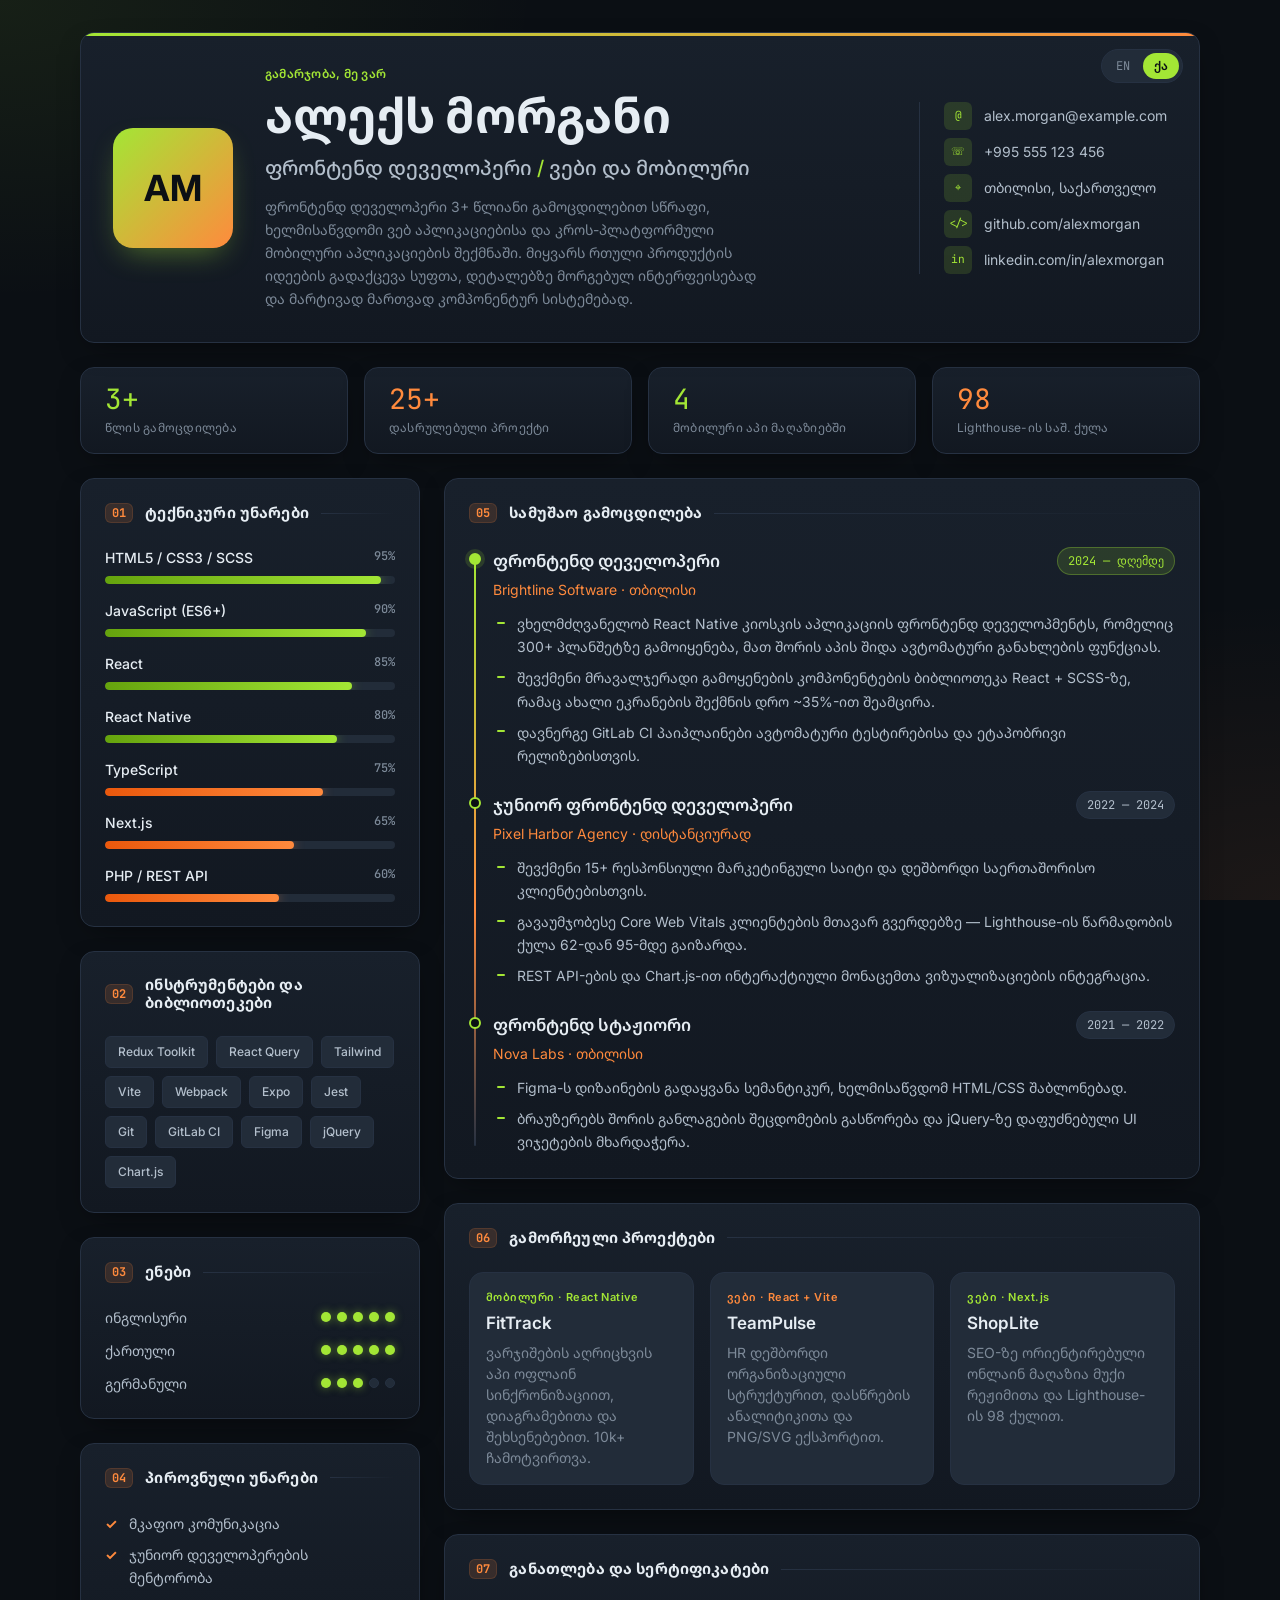
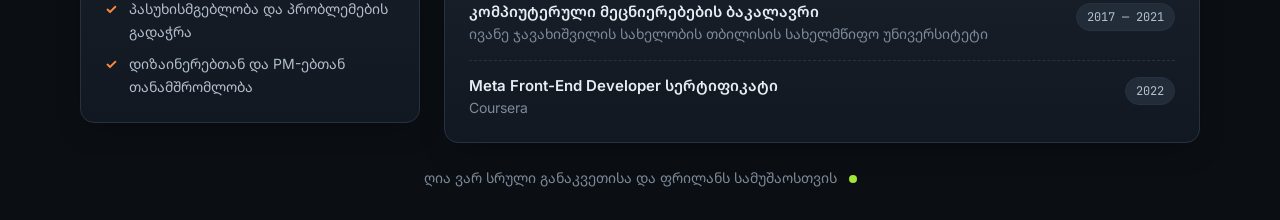
==== ka.html @ 2007dba7 "initial commit" ====
<!DOCTYPE html>
<html lang="ka">
<head>
  <meta charset="UTF-8" />
  <meta name="viewport" content="width=device-width, initial-scale=1.0" />
  <meta name="description" content="ალექს მორგანი — ფრონტენდ დეველოპერი (ვები და მობილური). რეზიუმე." />
  <title>ალექს მორგანი — ფრონტენდ დეველოპერი</title>

  <link rel="preconnect" href="https://fonts.googleapis.com" />
  <link rel="preconnect" href="https://fonts.gstatic.com" crossorigin />
  <link href="https://fonts.googleapis.com/css2?family=Inter:wght@400;500;600;700&family=JetBrains+Mono:wght@500&family=Noto+Sans+Georgian:wght@400;500;600;700&display=swap" rel="stylesheet" />

  <link rel="stylesheet" href="styles/reset.css" />
  <link rel="stylesheet" href="styles/assets.css" />
  <link rel="stylesheet" href="styles/style.css" />
</head>
<body>
  <main class="resume">

    <!-- ============ HEADER ============ -->
    <header class="hero card">
      <nav class="lang-switch" aria-label="ენა">
        <a href="index.html" lang="en">EN</a>
        <a href="ka.html" lang="ka" aria-current="page">ქა</a>
      </nav>

      <div class="hero__avatar" aria-hidden="true">AM</div>

      <div class="hero__info">
        <p class="eyebrow">გამარჯობა, მე ვარ</p>
        <h1 class="hero__name">ალექს მორგანი</h1>
        <p class="hero__role">
          ფრონტენდ დეველოპერი <span class="text-accent">/</span> ვები და მობილური
        </p>
        <p class="hero__summary">
          ფრონტენდ დეველოპერი 3+ წლიანი გამოცდილებით სწრაფი, ხელმისაწვდომი ვებ
          აპლიკაციებისა და კროს-პლატფორმული მობილური აპლიკაციების შექმნაში. მიყვარს
          რთული პროდუქტის იდეების გადაქცევა სუფთა, დეტალებზე მორგებულ ინტერფეისებად
          და მარტივად მართვად კომპონენტურ სისტემებად.
        </p>
      </div>

      <ul class="hero__contacts">
        <li>
          <a class="contact" href="mailto:alex.morgan@example.com">
            <span class="contact__icon">@</span>alex.morgan@example.com
          </a>
        </li>
        <li>
          <a class="contact" href="tel:+995555123456">
            <span class="contact__icon">☏</span>+995 555 123 456
          </a>
        </li>
        <li>
          <span class="contact">
            <span class="contact__icon">⌖</span>თბილისი, საქართველო
          </span>
        </li>
        <li>
          <a class="contact" href="https://github.com/alexmorgan" target="_blank" rel="noopener">
            <span class="contact__icon">&lt;/&gt;</span>github.com/alexmorgan
          </a>
        </li>
        <li>
          <a class="contact" href="https://linkedin.com/in/alexmorgan" target="_blank" rel="noopener">
            <span class="contact__icon">in</span>linkedin.com/in/alexmorgan
          </a>
        </li>
      </ul>
    </header>

    <!-- ============ STATS ============ -->
    <section class="stats" aria-label="მთავარი მაჩვენებლები">
      <div class="stat card">
        <span class="stat__value text-accent">3+</span>
        <span class="stat__label">წლის გამოცდილება</span>
      </div>
      <div class="stat card">
        <span class="stat__value text-orange">25+</span>
        <span class="stat__label">დასრულებული პროექტი</span>
      </div>
      <div class="stat card">
        <span class="stat__value text-accent">4</span>
        <span class="stat__label">მობილური აპი მაღაზიებში</span>
      </div>
      <div class="stat card">
        <span class="stat__value text-orange">98</span>
        <span class="stat__label">Lighthouse-ის საშ. ქულა</span>
      </div>
    </section>

    <div class="layout">

      <!-- ============ SIDEBAR ============ -->
      <aside class="sidebar">

        <section class="card">
          <h2 class="section-title"><span class="section-title__num">01</span>ტექნიკური უნარები</h2>

          <ul class="skills">
            <li class="skill" style="--level: 95%">
              <div class="skill__head"><span>HTML5 / CSS3 / SCSS</span><span class="skill__pct">95%</span></div>
              <div class="progress"><span class="progress__bar"></span></div>
            </li>
            <li class="skill" style="--level: 90%">
              <div class="skill__head"><span>JavaScript (ES6+)</span><span class="skill__pct">90%</span></div>
              <div class="progress"><span class="progress__bar"></span></div>
            </li>
            <li class="skill" style="--level: 85%">
              <div class="skill__head"><span>React</span><span class="skill__pct">85%</span></div>
              <div class="progress"><span class="progress__bar"></span></div>
            </li>
            <li class="skill" style="--level: 80%">
              <div class="skill__head"><span>React Native</span><span class="skill__pct">80%</span></div>
              <div class="progress"><span class="progress__bar"></span></div>
            </li>
            <li class="skill" style="--level: 75%">
              <div class="skill__head"><span>TypeScript</span><span class="skill__pct">75%</span></div>
              <div class="progress"><span class="progress__bar progress__bar--orange"></span></div>
            </li>
            <li class="skill" style="--level: 65%">
              <div class="skill__head"><span>Next.js</span><span class="skill__pct">65%</span></div>
              <div class="progress"><span class="progress__bar progress__bar--orange"></span></div>
            </li>
            <li class="skill" style="--level: 60%">
              <div class="skill__head"><span>PHP / REST API</span><span class="skill__pct">60%</span></div>
              <div class="progress"><span class="progress__bar progress__bar--orange"></span></div>
            </li>
          </ul>
        </section>

        <section class="card">
          <h2 class="section-title"><span class="section-title__num">02</span>ინსტრუმენტები და ბიბლიოთეკები</h2>
          <ul class="tags">
            <li class="tag">Redux Toolkit</li>
            <li class="tag">React Query</li>
            <li class="tag">Tailwind</li>
            <li class="tag">Vite</li>
            <li class="tag">Webpack</li>
            <li class="tag">Expo</li>
            <li class="tag">Jest</li>
            <li class="tag">Git</li>
            <li class="tag">GitLab CI</li>
            <li class="tag">Figma</li>
            <li class="tag">jQuery</li>
            <li class="tag">Chart.js</li>
          </ul>
        </section>

        <section class="card">
          <h2 class="section-title"><span class="section-title__num">03</span>ენები</h2>
          <ul class="langs">
            <li class="lang">
              <span>ინგლისური</span>
              <span class="dots" style="--filled: 5" aria-label="5-დან 5"><i></i><i></i><i></i><i></i><i></i></span>
            </li>
            <li class="lang">
              <span>ქართული</span>
              <span class="dots" style="--filled: 5" aria-label="5-დან 5"><i></i><i></i><i></i><i></i><i></i></span>
            </li>
            <li class="lang">
              <span>გერმანული</span>
              <span class="dots" style="--filled: 3" aria-label="5-დან 3"><i></i><i></i><i></i><i></i><i></i></span>
            </li>
          </ul>
        </section>

        <section class="card">
          <h2 class="section-title"><span class="section-title__num">04</span>პიროვნული უნარები</h2>
          <ul class="list-check">
            <li>მკაფიო კომუნიკაცია</li>
            <li>ჯუნიორ დეველოპერების მენტორობა</li>
            <li>პასუხისმგებლობა და პრობლემების გადაჭრა</li>
            <li>დიზაინერებთან და PM-ებთან თანამშრომლობა</li>
          </ul>
        </section>
      </aside>

      <!-- ============ MAIN CONTENT ============ -->
      <div class="content">

        <section class="card">
          <h2 class="section-title"><span class="section-title__num">05</span>სამუშაო გამოცდილება</h2>

          <ol class="timeline">
            <li class="timeline__item">
              <div class="timeline__head">
                <h3 class="timeline__role">ფრონტენდ დეველოპერი</h3>
                <span class="badge badge--accent">2024 — დღემდე</span>
              </div>
              <p class="timeline__company">Brightline Software · თბილისი</p>
              <ul class="list-dash">
                <li>ვხელმძღვანელობ React Native კიოსკის აპლიკაციის ფრონტენდ დეველოპმენტს, რომელიც 300+ პლანშეტზე გამოიყენება, მათ შორის აპის შიდა ავტომატური განახლების ფუნქციას.</li>
                <li>შევქმენი მრავალჯერადი გამოყენების კომპონენტების ბიბლიოთეკა React + SCSS-ზე, რამაც ახალი ეკრანების შექმნის დრო ~35%-ით შეამცირა.</li>
                <li>დავნერგე GitLab CI პაიპლაინები ავტომატური ტესტირებისა და ეტაპობრივი რელიზებისთვის.</li>
              </ul>
            </li>

            <li class="timeline__item">
              <div class="timeline__head">
                <h3 class="timeline__role">ჯუნიორ ფრონტენდ დეველოპერი</h3>
                <span class="badge">2022 — 2024</span>
              </div>
              <p class="timeline__company">Pixel Harbor Agency · დისტანციურად</p>
              <ul class="list-dash">
                <li>შევქმენი 15+ რესპონსიული მარკეტინგული საიტი და დეშბორდი საერთაშორისო კლიენტებისთვის.</li>
                <li>გავაუმჯობესე Core Web Vitals კლიენტების მთავარ გვერდებზე — Lighthouse-ის წარმადობის ქულა 62-დან 95-მდე გაიზარდა.</li>
                <li>REST API-ების და Chart.js-ით ინტერაქტიული მონაცემთა ვიზუალიზაციების ინტეგრაცია.</li>
              </ul>
            </li>

            <li class="timeline__item">
              <div class="timeline__head">
                <h3 class="timeline__role">ფრონტენდ სტაჟიორი</h3>
                <span class="badge">2021 — 2022</span>
              </div>
              <p class="timeline__company">Nova Labs · თბილისი</p>
              <ul class="list-dash">
                <li>Figma-ს დიზაინების გადაყვანა სემანტიკურ, ხელმისაწვდომ HTML/CSS შაბლონებად.</li>
                <li>ბრაუზერებს შორის განლაგების შეცდომების გასწორება და jQuery-ზე დაფუძნებული UI ვიჯეტების მხარდაჭერა.</li>
              </ul>
            </li>
          </ol>
        </section>

        <section class="card">
          <h2 class="section-title"><span class="section-title__num">06</span>გამორჩეული პროექტები</h2>

          <div class="projects">
            <article class="project">
              <span class="project__type text-accent">მობილური · React Native</span>
              <h3 class="project__title">FitTrack</h3>
              <p class="project__desc">ვარჯიშების აღრიცხვის აპი ოფლაინ სინქრონიზაციით, დიაგრამებითა და შეხსენებებით. 10k+ ჩამოტვირთვა.</p>
            </article>
            <article class="project">
              <span class="project__type text-orange">ვები · React + Vite</span>
              <h3 class="project__title">TeamPulse</h3>
              <p class="project__desc">HR დეშბორდი ორგანიზაციული სტრუქტურით, დასწრების ანალიტიკითა და PNG/SVG ექსპორტით.</p>
            </article>
            <article class="project">
              <span class="project__type text-accent">ვები · Next.js</span>
              <h3 class="project__title">ShopLite</h3>
              <p class="project__desc">SEO-ზე ორიენტირებული ონლაინ მაღაზია მუქი რეჟიმითა და Lighthouse-ის 98 ქულით.</p>
            </article>
          </div>
        </section>

        <section class="card">
          <h2 class="section-title"><span class="section-title__num">07</span>განათლება და სერტიფიკატები</h2>

          <div class="edu">
            <div class="edu__item">
              <div>
                <h3 class="edu__title">კომპიუტერული მეცნიერებების ბაკალავრი</h3>
                <p class="text-muted">ივანე ჯავახიშვილის სახელობის თბილისის სახელმწიფო უნივერსიტეტი</p>
              </div>
              <span class="badge">2017 — 2021</span>
            </div>
            <div class="edu__item">
              <div>
                <h3 class="edu__title">Meta Front-End Developer სერტიფიკატი</h3>
                <p class="text-muted">Coursera</p>
              </div>
              <span class="badge">2022</span>
            </div>
          </div>
        </section>

      </div>
    </div>

    <footer class="footer">
      <p>ღია ვარ სრული განაკვეთისა და ფრილანს სამუშაოსთვის <span class="status-dot" aria-hidden="true"></span></p>
    </footer>
  </main>
</body>
</html>
---- styles/assets.css ----
/* =========================================================
   assets.css — design tokens + reusable utility classes
   ========================================================= */

:root {
  /* ---- Colors ---- */
  --bg:            #0b0f14;
  --bg-glow-1:     rgba(163, 230, 53, 0.08);
  --bg-glow-2:     rgba(255, 138, 61, 0.07);
  --surface:       #121821;
  --surface-2:     #18202b;
  --surface-3:     #222c39;
  --border:        #263142;

  --text:          #e6edf3;
  --text-soft:     #b3bfcc;
  --text-muted:    #7d8a99;

  --accent:        #a3e635;   /* salad / lime */
  --accent-dim:    rgba(163, 230, 53, 0.14);
  --orange:        #ff8a3d;
  --orange-dim:    rgba(255, 138, 61, 0.14);

  /* ---- Type ---- */
  --font-sans: "Inter", "Noto Sans Georgian", system-ui, -apple-system, "Segoe UI", Roboto, sans-serif;
  --font-mono: "JetBrains Mono", ui-monospace, SFMono-Regular, Menlo, monospace;

  --fs-xs:   0.75rem;
  --fs-sm:   0.875rem;
  --fs-base: 0.9375rem;
  --fs-md:   1.0625rem;
  --fs-lg:   1.25rem;
  --fs-xl:   clamp(2rem, 1.4rem + 2.6vw, 3rem);

  /* ---- Spacing / shape ---- */
  --space-1: 0.25rem;
  --space-2: 0.5rem;
  --space-3: 0.75rem;
  --space-4: 1rem;
  --space-5: 1.5rem;
  --space-6: 2rem;

  --radius-sm: 6px;
  --radius:    14px;
  --radius-lg: 20px;

  --shadow: 0 10px 30px -12px rgba(0, 0, 0, 0.6);
  --transition: 0.25s ease;
}

/* ---------- Card ---------- */
.card {
  background: linear-gradient(180deg, var(--surface-2) 0%, var(--surface) 100%);
  border: 1px solid var(--border);
  border-radius: var(--radius);
  padding: var(--space-5);
  box-shadow: var(--shadow);
  transition: border-color var(--transition), transform var(--transition);
}

.card:hover {
  border-color: #34425a;
}

/* ---------- Text utilities ---------- */
.text-accent { color: var(--accent); }
.text-orange { color: var(--orange); }
.text-muted  { color: var(--text-muted); font-size: var(--fs-sm); }

.eyebrow {
  font-family: var(--font-mono);
  font-size: var(--fs-xs);
  letter-spacing: 0.14em;
  text-transform: uppercase;
  color: var(--accent);
}

/* ---------- Section title ---------- */
.section-title {
  display: flex;
  align-items: center;
  gap: var(--space-3);
  margin-bottom: var(--space-5);
  font-size: var(--fs-md);
  font-weight: 700;
  letter-spacing: 0.01em;
}

.section-title::after {
  content: "";
  flex: 1;
  height: 1px;
  background: linear-gradient(90deg, var(--border), transparent);
}

.section-title__num {
  font-family: var(--font-mono);
  font-size: var(--fs-xs);
  color: var(--orange);
  padding: 2px 6px;
  border: 1px solid var(--orange-dim);
  border-radius: var(--radius-sm);
  background: var(--orange-dim);
}

/* ---------- Badge ---------- */
.badge {
  display: inline-flex;
  align-items: center;
  white-space: nowrap;
  font-family: var(--font-mono);
  font-size: var(--fs-xs);
  color: var(--text-soft);
  padding: 4px 10px;
  border-radius: 999px;
  background: var(--surface-3);
  border: 1px solid var(--border);
}

.badge--accent {
  color: var(--accent);
  background: var(--accent-dim);
  border-color: rgba(163, 230, 53, 0.3);
}

/* ---------- Tags ---------- */
.tags {
  display: flex;
  flex-wrap: wrap;
  gap: var(--space-2);
}

.tag {
  font-size: var(--fs-xs);
  font-weight: 500;
  color: var(--text-soft);
  padding: 6px 12px;
  border-radius: var(--radius-sm);
  background: var(--surface-3);
  border: 1px solid var(--border);
  transition: color var(--transition), border-color var(--transition);
}

.tag:hover {
  color: var(--accent);
  border-color: var(--accent);
}

/* ---------- Progress bar ---------- */
.progress {
  position: relative;
  height: 8px;
  border-radius: 999px;
  background: var(--surface-3);
  overflow: hidden;
}

.progress__bar {
  display: block;
  height: 100%;
  width: var(--level, 50%);
  border-radius: inherit;
  background: linear-gradient(90deg, #65a30d, var(--accent));
  box-shadow: 0 0 12px rgba(163, 230, 53, 0.45);
  animation: progress-fill 1.2s cubic-bezier(0.22, 1, 0.36, 1) both;
}

.progress__bar--orange {
  background: linear-gradient(90deg, #ea580c, var(--orange));
  box-shadow: 0 0 12px rgba(255, 138, 61, 0.45);
}

@keyframes progress-fill {
  from { width: 0; }
}

/* ---------- Rating dots (uses --filled on parent) ---------- */
.dots {
  display: inline-flex;
  gap: 6px;
}

.dots i {
  position: relative;
  width: 10px;
  height: 10px;
  border-radius: 50%;
  background: var(--surface-3);
  border: 1px solid var(--border);
}

.dots i:nth-child(1) { --n: 1; }
.dots i:nth-child(2) { --n: 2; }
.dots i:nth-child(3) { --n: 3; }
.dots i:nth-child(4) { --n: 4; }
.dots i:nth-child(5) { --n: 5; }

.dots i::after {
  content: "";
  position: absolute;
  inset: -1px;
  border-radius: 50%;
  background: var(--accent);
  box-shadow: 0 0 8px rgba(163, 230, 53, 0.5);
  /* 1 when n <= filled, 0 otherwise */
  opacity: clamp(0, calc(var(--filled, 0) - var(--n) + 1), 1);
}

/* ---------- Lists ---------- */
.list-dash li,
.list-check li {
  position: relative;
  padding-left: var(--space-5);
  color: var(--text-soft);
  font-size: var(--fs-sm);
}

.list-dash li + li,
.list-check li + li {
  margin-top: var(--space-2);
}

.list-dash li::before {
  content: "";
  position: absolute;
  left: 4px;
  top: 0.7em;
  width: 8px;
  height: 2px;
  background: var(--accent);
  border-radius: 2px;
}

.list-check li::before {
  content: "✓";
  position: absolute;
  left: 0;
  top: 0;
  font-weight: 700;
  color: var(--orange);
}

/* ---------- Language switch ---------- */
.lang-switch {
  display: inline-flex;
  gap: 2px;
  padding: 3px;
  border-radius: 999px;
  background: var(--surface-3);
  border: 1px solid var(--border);
}

.lang-switch a {
  min-width: 36px;
  padding: 4px 10px;
  border-radius: 999px;
  text-align: center;
  font-family: var(--font-mono), "Noto Sans Georgian", sans-serif;
  font-size: var(--fs-xs);
  color: var(--text-muted);
  transition: color var(--transition), background var(--transition);
}

.lang-switch a:hover {
  color: var(--text);
}

.lang-switch a[aria-current="page"] {
  color: var(--bg);
  background: var(--accent);
  font-weight: 600;
}

/* ---------- Status dot ---------- */
.status-dot {
  display: inline-block;
  width: 8px;
  height: 8px;
  margin-left: var(--space-2);
  border-radius: 50%;
  background: var(--accent);
  vertical-align: middle;
  animation: pulse 2s infinite;
}

@keyframes pulse {
  0%   { box-shadow: 0 0 0 0 rgba(163, 230, 53, 0.6); }
  70%  { box-shadow: 0 0 0 8px rgba(163, 230, 53, 0); }
  100% { box-shadow: 0 0 0 0 rgba(163, 230, 53, 0); }
}
---- styles/style.css ----
/* =========================================================
   style.css — page layout & resume-specific components
   ========================================================= */

body {
  font-family: var(--font-sans);
  font-size: var(--fs-base);
  color: var(--text);
  background-color: var(--bg);
  background-image:
    radial-gradient(900px 500px at 0% 0%, var(--bg-glow-1), transparent 60%),
    radial-gradient(800px 500px at 100% 100%, var(--bg-glow-2), transparent 60%);
  background-attachment: fixed;
}

::selection {
  background: var(--accent);
  color: var(--bg);
}

.resume {
  width: min(1120px, 100% - 2rem);
  margin-inline: auto;
  padding-block: var(--space-6);
  display: grid;
  gap: var(--space-5);
}

/* ================= HERO ================= */
.hero {
  position: relative;
  overflow: hidden;
  display: grid;
  grid-template-columns: auto 1fr auto;
  align-items: center;
  gap: var(--space-6);
  padding: var(--space-6);
}

.hero::before {
  content: "";
  position: absolute;
  top: 0;
  left: 0;
  right: 0;
  height: 3px;
  background: linear-gradient(90deg, var(--accent), var(--orange));
}

.hero .lang-switch {
  position: absolute;
  top: var(--space-4);
  right: var(--space-4);
  z-index: 1;
}

.hero__avatar {
  display: grid;
  place-items: center;
  width: 120px;
  aspect-ratio: 1;
  border-radius: var(--radius-lg);
  font-size: 2.25rem;
  font-weight: 700;
  color: var(--bg);
  background: linear-gradient(135deg, var(--accent), var(--orange));
  box-shadow: 0 12px 30px -10px rgba(163, 230, 53, 0.45);
}

.hero__name {
  margin-block: var(--space-1) var(--space-2);
  font-size: var(--fs-xl);
  font-weight: 700;
  letter-spacing: -0.02em;
}

.hero__role {
  font-size: var(--fs-lg);
  font-weight: 500;
  color: var(--text-soft);
}

.hero__summary {
  max-width: 56ch;
  margin-top: var(--space-3);
  color: var(--text-muted);
  font-size: var(--fs-sm);
}

.hero__contacts {
  display: grid;
  gap: var(--space-2);
  padding-left: var(--space-5);
  border-left: 1px solid var(--border);
}

.contact {
  display: inline-flex;
  align-items: center;
  gap: var(--space-3);
  font-size: var(--fs-sm);
  color: var(--text-soft);
  transition: color var(--transition);
}

a.contact:hover {
  color: var(--accent);
}

.contact__icon {
  display: grid;
  place-items: center;
  flex-shrink: 0;
  width: 28px;
  height: 28px;
  border-radius: var(--radius-sm);
  font-family: var(--font-mono);
  font-size: 0.7rem;
  color: var(--accent);
  background: var(--accent-dim);
}

/* ================= STATS ================= */
.stats {
  display: grid;
  grid-template-columns: repeat(4, 1fr);
  gap: var(--space-4);
}

.stat {
  display: flex;
  flex-direction: column;
  gap: var(--space-1);
  padding: var(--space-4) var(--space-5);
}

.stat:hover {
  transform: translateY(-3px);
}

.stat__value {
  font-family: var(--font-mono);
  font-size: 1.75rem;
  line-height: 1.1;
}

.stat__label {
  font-size: var(--fs-xs);
  text-transform: uppercase;
  letter-spacing: 0.08em;
  color: var(--text-muted);
}

/* ================= LAYOUT ================= */
.layout {
  display: grid;
  grid-template-columns: 340px 1fr;
  gap: var(--space-5);
  align-items: start;
}

.sidebar,
.content {
  display: grid;
  gap: var(--space-5);
}

/* ================= SKILLS ================= */
.skills {
  display: grid;
  gap: var(--space-4);
}

.skill__head {
  display: flex;
  justify-content: space-between;
  gap: var(--space-3);
  margin-bottom: var(--space-2);
  font-size: var(--fs-sm);
  font-weight: 500;
}

.skill__pct {
  font-family: var(--font-mono);
  font-size: var(--fs-xs);
  color: var(--text-muted);
}

/* ================= LANGUAGES ================= */
.langs {
  display: grid;
  gap: var(--space-3);
}

.lang {
  display: flex;
  justify-content: space-between;
  align-items: center;
  font-size: var(--fs-sm);
  color: var(--text-soft);
}

/* ================= TIMELINE ================= */
.timeline {
  position: relative;
  display: grid;
  gap: var(--space-5);
  padding-left: var(--space-5);
}

.timeline::before {
  content: "";
  position: absolute;
  left: 5px;
  top: 8px;
  bottom: 8px;
  width: 2px;
  background: linear-gradient(180deg, var(--accent), var(--orange) 60%, var(--border));
  border-radius: 2px;
}

.timeline__item {
  position: relative;
}

.timeline__item::before {
  content: "";
  position: absolute;
  left: calc(-1 * var(--space-5));
  top: 6px;
  width: 12px;
  height: 12px;
  border-radius: 50%;
  background: var(--bg);
  border: 2px solid var(--accent);
}

.timeline__item:first-child::before {
  background: var(--accent);
  box-shadow: 0 0 0 4px var(--accent-dim);
}

.timeline__head {
  display: flex;
  justify-content: space-between;
  align-items: center;
  flex-wrap: wrap;
  gap: var(--space-2) var(--space-3);
}

.timeline__role {
  font-size: var(--fs-md);
  font-weight: 600;
}

.timeline__company {
  margin-block: var(--space-1) var(--space-3);
  font-size: var(--fs-sm);
  color: var(--orange);
}

/* ================= PROJECTS ================= */
.projects {
  display: grid;
  grid-template-columns: repeat(3, 1fr);
  gap: var(--space-4);
}

.project {
  display: flex;
  flex-direction: column;
  gap: var(--space-2);
  padding: var(--space-4);
  border-radius: var(--radius);
  background: var(--surface-3);
  border: 1px solid var(--border);
  transition: transform var(--transition), border-color var(--transition);
}

.project:hover {
  transform: translateY(-3px);
  border-color: var(--accent);
}

.project__type {
  font-family: var(--font-mono);
  font-size: 0.6875rem;
  letter-spacing: 0.04em;
}

.project__title {
  font-size: var(--fs-md);
  font-weight: 600;
}

.project__desc {
  font-size: var(--fs-sm);
  color: var(--text-muted);
}

/* ================= EDUCATION ================= */
.edu {
  display: grid;
  gap: var(--space-4);
}

.edu__item {
  display: flex;
  justify-content: space-between;
  align-items: flex-start;
  gap: var(--space-3);
  padding-bottom: var(--space-4);
  border-bottom: 1px dashed var(--border);
}

.edu__item:last-child {
  padding-bottom: 0;
  border-bottom: none;
}

.edu__title {
  font-size: var(--fs-base);
  font-weight: 600;
  margin-bottom: 2px;
}

/* ================= FOOTER ================= */
.footer {
  text-align: center;
  font-size: var(--fs-sm);
  color: var(--text-muted);
}

/* =========================================================
   GEORGIAN (lang="ka") ADJUSTMENTS
   Georgian has no lowercase/uppercase in everyday text — browsers
   would turn it into Mtavruli capitals, so disable uppercase here.
   ========================================================= */
html:lang(ka) .eyebrow,
html:lang(ka) .stat__label {
  text-transform: none;
  letter-spacing: 0.02em;
}

html:lang(ka) .eyebrow,
html:lang(ka) .project__type {
  font-family: var(--font-sans);
  font-weight: 600;
}

html:lang(ka) .hero__name {
  letter-spacing: 0;
}

html:lang(ka) .section-title {
  font-size: var(--fs-base);
}

html:lang(ka) .list-dash li,
html:lang(ka) .list-check li,
html:lang(ka) .hero__summary {
  line-height: 1.65;
}

/* =========================================================
   RESPONSIVE
   ========================================================= */

/* Laptop / small desktop */
@media (max-width: 1024px) {
  .hero {
    grid-template-columns: auto 1fr;
  }

  .hero__contacts {
    grid-column: 1 / -1;
    grid-template-columns: repeat(auto-fit, minmax(220px, 1fr));
    padding-left: 0;
    padding-top: var(--space-4);
    border-left: none;
    border-top: 1px solid var(--border);
  }

  .layout {
    grid-template-columns: 300px 1fr;
  }

  .projects {
    grid-template-columns: repeat(2, 1fr);
  }
}

/* Tablet */
@media (max-width: 820px) {
  .stats {
    grid-template-columns: repeat(2, 1fr);
  }

  .layout {
    grid-template-columns: 1fr;
  }

  /* show experience first on smaller screens */
  .content { order: -1; }
}

/* Mobile */
@media (max-width: 560px) {
  .resume {
    width: min(100% - 1.5rem, 1120px);
    padding-block: var(--space-4);
    gap: var(--space-4);
  }

  .card {
    padding: var(--space-4);
  }

  .hero {
    grid-template-columns: 1fr;
    justify-items: center;
    text-align: center;
    gap: var(--space-4);
    padding: var(--space-5) var(--space-4);
  }

  .hero__avatar {
    width: 92px;
    font-size: 1.75rem;
  }

  .hero__summary {
    margin-inline: auto;
  }

  .hero__contacts {
    width: 100%;
    grid-template-columns: 1fr;
    justify-items: start;
    text-align: left;
  }

  .contact {
    word-break: break-all;
  }

  .stats {
    gap: var(--space-3);
  }

  .stat__value {
    font-size: 1.5rem;
  }

  .projects {
    grid-template-columns: 1fr;
  }

  .edu__item {
    flex-direction: column;
  }
}

/* =========================================================
   PRINT — fit on one A4 page, light background
   ========================================================= */
@page {
  size: A4;
  margin: 10mm;
}

@media print {
  :root {
    --bg: #ffffff;
    --surface: #ffffff;
    --surface-2: #ffffff;
    --surface-3: #f1f3f5;
    --border: #dfe3e8;
    --text: #111418;
    --text-soft: #2c333b;
    --text-muted: #5b6672;
    --accent: #4d7c0f;
    --accent-dim: rgba(77, 124, 15, 0.12);
    --orange: #c2410c;
    --orange-dim: rgba(194, 65, 12, 0.1);
  }

  html { font-size: 11px; }

  body {
    background: #fff;
    -webkit-print-color-adjust: exact;
    print-color-adjust: exact;
  }

  .resume {
    width: 100%;
    padding: 0;
    gap: 8px;
  }

  .card {
    box-shadow: none;
    padding: 10px 12px;
    break-inside: avoid;
  }

  .hero { grid-template-columns: auto 1fr auto; gap: 16px; padding: 12px; }
  .hero__contacts { grid-column: auto; grid-template-columns: 1fr; padding: 0 0 0 12px; border-top: none; border-left: 1px solid var(--border); }
  .hero__avatar { width: 70px; font-size: 1.5rem; color: #fff; }
  .stats { grid-template-columns: repeat(4, 1fr); gap: 8px; }
  .layout { grid-template-columns: 34% 1fr; gap: 8px; }
  .content { order: 0; }
  .sidebar, .content { gap: 8px; }
  .projects { grid-template-columns: repeat(3, 1fr); }
  .section-title { margin-bottom: 8px; }
  .progress__bar, .dots i::after { box-shadow: none; animation: none; }
  .footer, .status-dot, .lang-switch { display: none; }
  a[href]::after { content: none; }
}
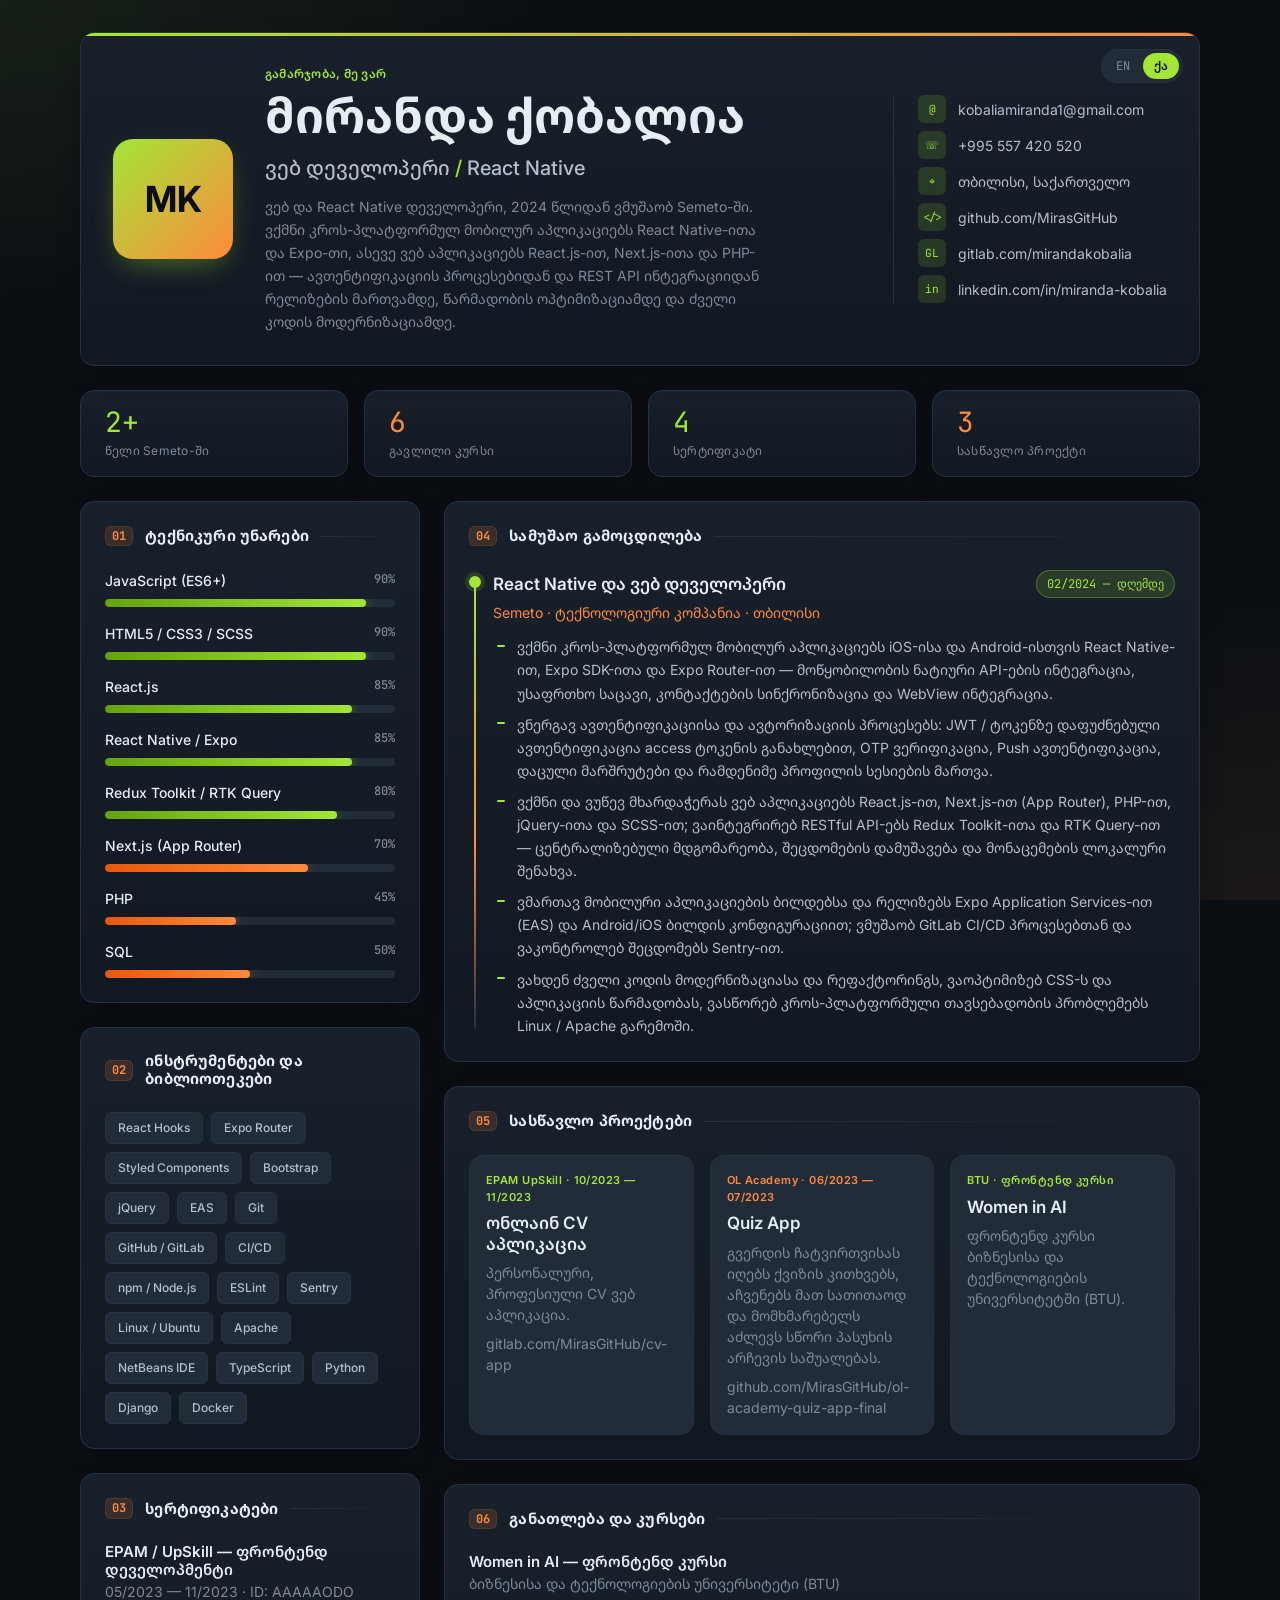
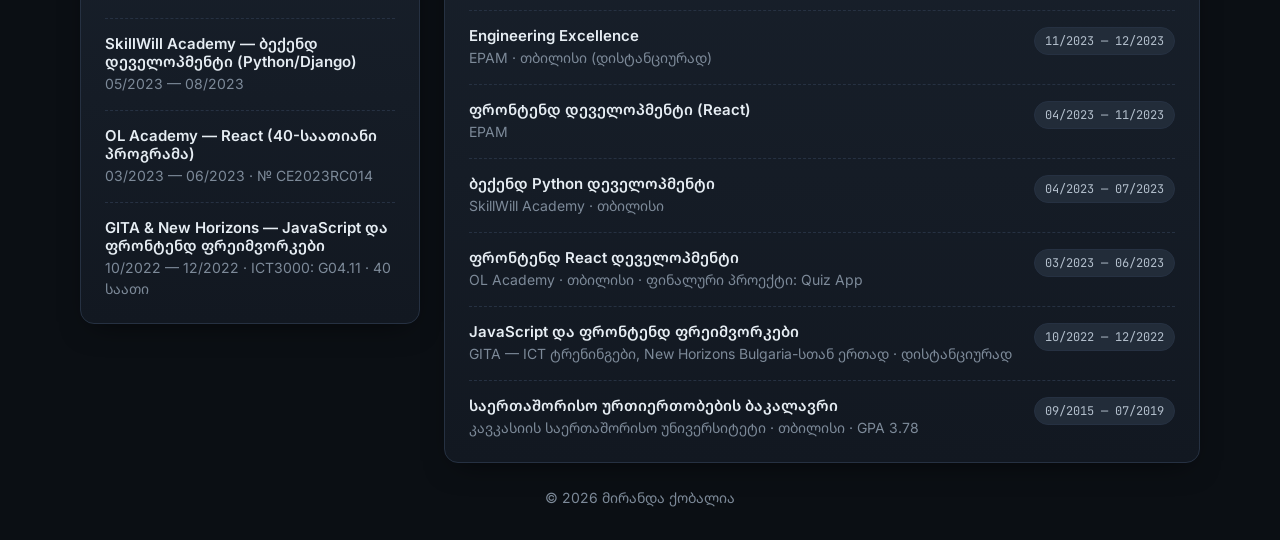
==== commit 7fb84b66: "personilize the resume and current work experience" ====
--- a/ka.html
+++ b/ka.html
@@ -3,8 +3,8 @@
 <head>
   <meta charset="UTF-8" />
   <meta name="viewport" content="width=device-width, initial-scale=1.0" />
-  <meta name="description" content="ალექს მორგანი — ფრონტენდ დეველოპერი (ვები და მობილური). რეზიუმე." />
-  <title>ალექს მორგანი — ფრონტენდ დეველოპერი</title>
+  <meta name="description" content="მირანდა ქობალია — ვებ და React Native დეველოპერი. რეზიუმე." />
+  <title>მირანდა ქობალია — ვებ და React Native დეველოპერი</title>
 
   <link rel="preconnect" href="https://fonts.googleapis.com" />
   <link rel="preconnect" href="https://fonts.gstatic.com" crossorigin />
@@ -24,31 +24,32 @@
         <a href="ka.html" lang="ka" aria-current="page">ქა</a>
       </nav>
 
-      <div class="hero__avatar" aria-hidden="true">AM</div>
+      <div class="hero__avatar" aria-hidden="true">MK</div>
 
       <div class="hero__info">
         <p class="eyebrow">გამარჯობა, მე ვარ</p>
-        <h1 class="hero__name">ალექს მორგანი</h1>
+        <h1 class="hero__name">მირანდა ქობალია</h1>
         <p class="hero__role">
-          ფრონტენდ დეველოპერი <span class="text-accent">/</span> ვები და მობილური
+          ვებ დეველოპერი <span class="text-accent">/</span> React Native
         </p>
         <p class="hero__summary">
-          ფრონტენდ დეველოპერი 3+ წლიანი გამოცდილებით სწრაფი, ხელმისაწვდომი ვებ
-          აპლიკაციებისა და კროს-პლატფორმული მობილური აპლიკაციების შექმნაში. მიყვარს
-          რთული პროდუქტის იდეების გადაქცევა სუფთა, დეტალებზე მორგებულ ინტერფეისებად
-          და მარტივად მართვად კომპონენტურ სისტემებად.
+          ვებ და React Native დეველოპერი, 2024 წლიდან ვმუშაობ Semeto-ში. ვქმნი
+          კროს-პლატფორმულ მობილურ აპლიკაციებს React Native-ითა და Expo-თი, ასევე ვებ
+          აპლიკაციებს React.js-ით, Next.js-ითა და PHP-ით — ავთენტიფიკაციის პროცესებიდან
+          და REST API ინტეგრაციიდან რელიზების მართვამდე, წარმადობის ოპტიმიზაციამდე და
+          ძველი კოდის მოდერნიზაციამდე.
         </p>
       </div>
 
       <ul class="hero__contacts">
         <li>
-          <a class="contact" href="mailto:alex.morgan@example.com">
-            <span class="contact__icon">@</span>alex.morgan@example.com
-          </a>
-        </li>
-        <li>
-          <a class="contact" href="tel:+995555123456">
-            <span class="contact__icon">☏</span>+995 555 123 456
+          <a class="contact" href="mailto:kobaliamiranda1@gmail.com">
+            <span class="contact__icon">@</span>kobaliamiranda1@gmail.com
+          </a>
+        </li>
+        <li>
+          <a class="contact" href="tel:+995557420520">
+            <span class="contact__icon">☏</span>+995 557 420 520
           </a>
         </li>
         <li>
@@ -57,13 +58,18 @@
           </span>
         </li>
         <li>
-          <a class="contact" href="https://github.com/alexmorgan" target="_blank" rel="noopener">
-            <span class="contact__icon">&lt;/&gt;</span>github.com/alexmorgan
-          </a>
-        </li>
-        <li>
-          <a class="contact" href="https://linkedin.com/in/alexmorgan" target="_blank" rel="noopener">
-            <span class="contact__icon">in</span>linkedin.com/in/alexmorgan
+          <a class="contact" href="https://github.com/MirasGitHub" target="_blank" rel="noopener">
+            <span class="contact__icon">&lt;/&gt;</span>github.com/MirasGitHub
+          </a>
+        </li>
+        <li>
+          <a class="contact" href="https://gitlab.com/MirasGitHub" target="_blank" rel="noopener">
+            <span class="contact__icon">GL</span>gitlab.com/mirandakobalia
+          </a>
+        </li>
+        <li>
+          <a class="contact" href="https://linkedin.com/in/miranda-kobalia-b369141b6" target="_blank" rel="noopener">
+            <span class="contact__icon">in</span>linkedin.com/in/miranda-kobalia
           </a>
         </li>
       </ul>
@@ -72,20 +78,20 @@
     <!-- ============ STATS ============ -->
     <section class="stats" aria-label="მთავარი მაჩვენებლები">
       <div class="stat card">
-        <span class="stat__value text-accent">3+</span>
-        <span class="stat__label">წლის გამოცდილება</span>
+        <span class="stat__value text-accent">2+</span>
+        <span class="stat__label">წელი Semeto-ში</span>
       </div>
       <div class="stat card">
-        <span class="stat__value text-orange">25+</span>
-        <span class="stat__label">დასრულებული პროექტი</span>
+        <span class="stat__value text-orange">6</span>
+        <span class="stat__label">გავლილი კურსი</span>
       </div>
       <div class="stat card">
         <span class="stat__value text-accent">4</span>
-        <span class="stat__label">მობილური აპი მაღაზიებში</span>
+        <span class="stat__label">სერტიფიკატი</span>
       </div>
       <div class="stat card">
-        <span class="stat__value text-orange">98</span>
-        <span class="stat__label">Lighthouse-ის საშ. ქულა</span>
+        <span class="stat__value text-orange">3</span>
+        <span class="stat__label">სასწავლო პროექტი</span>
       </div>
     </section>
 
@@ -96,34 +102,37 @@
 
         <section class="card">
           <h2 class="section-title"><span class="section-title__num">01</span>ტექნიკური უნარები</h2>
-
           <ul class="skills">
-            <li class="skill" style="--level: 95%">
-              <div class="skill__head"><span>HTML5 / CSS3 / SCSS</span><span class="skill__pct">95%</span></div>
-              <div class="progress"><span class="progress__bar"></span></div>
-            </li>
             <li class="skill" style="--level: 90%">
               <div class="skill__head"><span>JavaScript (ES6+)</span><span class="skill__pct">90%</span></div>
               <div class="progress"><span class="progress__bar"></span></div>
             </li>
+            <li class="skill" style="--level: 90%">
+              <div class="skill__head"><span>HTML5 / CSS3 / SCSS</span><span class="skill__pct">90%</span></div>
+              <div class="progress"><span class="progress__bar"></span></div>
+            </li>
             <li class="skill" style="--level: 85%">
-              <div class="skill__head"><span>React</span><span class="skill__pct">85%</span></div>
+              <div class="skill__head"><span>React.js</span><span class="skill__pct">85%</span></div>
+              <div class="progress"><span class="progress__bar"></span></div>
+            </li>
+            <li class="skill" style="--level: 85%">
+              <div class="skill__head"><span>React Native / Expo</span><span class="skill__pct">85%</span></div>
               <div class="progress"><span class="progress__bar"></span></div>
             </li>
             <li class="skill" style="--level: 80%">
-              <div class="skill__head"><span>React Native</span><span class="skill__pct">80%</span></div>
-              <div class="progress"><span class="progress__bar"></span></div>
-            </li>
-            <li class="skill" style="--level: 75%">
-              <div class="skill__head"><span>TypeScript</span><span class="skill__pct">75%</span></div>
+              <div class="skill__head"><span>Redux Toolkit / RTK Query</span><span class="skill__pct">80%</span></div>
+              <div class="progress"><span class="progress__bar"></span></div>
+            </li>
+            <li class="skill" style="--level: 70%">
+              <div class="skill__head"><span>Next.js (App Router)</span><span class="skill__pct">70%</span></div>
               <div class="progress"><span class="progress__bar progress__bar--orange"></span></div>
             </li>
-            <li class="skill" style="--level: 65%">
-              <div class="skill__head"><span>Next.js</span><span class="skill__pct">65%</span></div>
+            <li class="skill" style="--level: 45%">
+              <div class="skill__head"><span>PHP</span><span class="skill__pct">45%</span></div>
               <div class="progress"><span class="progress__bar progress__bar--orange"></span></div>
             </li>
-            <li class="skill" style="--level: 60%">
-              <div class="skill__head"><span>PHP / REST API</span><span class="skill__pct">60%</span></div>
+            <li class="skill" style="--level: 50%">
+              <div class="skill__head"><span>SQL</span><span class="skill__pct">50%</span></div>
               <div class="progress"><span class="progress__bar progress__bar--orange"></span></div>
             </li>
           </ul>
@@ -132,47 +141,56 @@
         <section class="card">
           <h2 class="section-title"><span class="section-title__num">02</span>ინსტრუმენტები და ბიბლიოთეკები</h2>
           <ul class="tags">
-            <li class="tag">Redux Toolkit</li>
-            <li class="tag">React Query</li>
-            <li class="tag">Tailwind</li>
-            <li class="tag">Vite</li>
-            <li class="tag">Webpack</li>
-            <li class="tag">Expo</li>
-            <li class="tag">Jest</li>
+            <li class="tag">React Hooks</li>
+            <li class="tag">Expo Router</li>
+            <li class="tag">Styled Components</li>
+            <li class="tag">Bootstrap</li>
+            <li class="tag">jQuery</li>
+            <li class="tag">EAS</li>
             <li class="tag">Git</li>
-            <li class="tag">GitLab CI</li>
-            <li class="tag">Figma</li>
-            <li class="tag">jQuery</li>
-            <li class="tag">Chart.js</li>
+            <li class="tag">GitHub / GitLab</li>
+            <li class="tag">CI/CD</li>
+            <li class="tag">npm / Node.js</li>
+            <li class="tag">ESLint</li>
+            <li class="tag">Sentry</li>
+            <li class="tag">Linux / Ubuntu</li>
+            <li class="tag">Apache</li>
+            <li class="tag">NetBeans IDE</li>
+            <li class="tag">TypeScript</li>
+            <li class="tag">Python</li>
+            <li class="tag">Django</li>
+            <li class="tag">Docker</li>
           </ul>
         </section>
 
         <section class="card">
-          <h2 class="section-title"><span class="section-title__num">03</span>ენები</h2>
-          <ul class="langs">
-            <li class="lang">
-              <span>ინგლისური</span>
-              <span class="dots" style="--filled: 5" aria-label="5-დან 5"><i></i><i></i><i></i><i></i><i></i></span>
-            </li>
-            <li class="lang">
-              <span>ქართული</span>
-              <span class="dots" style="--filled: 5" aria-label="5-დან 5"><i></i><i></i><i></i><i></i><i></i></span>
-            </li>
-            <li class="lang">
-              <span>გერმანული</span>
-              <span class="dots" style="--filled: 3" aria-label="5-დან 3"><i></i><i></i><i></i><i></i><i></i></span>
-            </li>
-          </ul>
-        </section>
-
-        <section class="card">
-          <h2 class="section-title"><span class="section-title__num">04</span>პიროვნული უნარები</h2>
-          <ul class="list-check">
-            <li>მკაფიო კომუნიკაცია</li>
-            <li>ჯუნიორ დეველოპერების მენტორობა</li>
-            <li>პასუხისმგებლობა და პრობლემების გადაჭრა</li>
-            <li>დიზაინერებთან და PM-ებთან თანამშრომლობა</li>
-          </ul>
+          <h2 class="section-title"><span class="section-title__num">03</span>სერტიფიკატები</h2>
+          <div class="edu">
+            <div class="edu__item">
+              <div>
+                <h3 class="edu__title">EPAM / UpSkill — ფრონტენდ დეველოპმენტი</h3>
+                <p class="text-muted">05/2023 — 11/2023 · ID: AAAAAODO</p>
+              </div>
+            </div>
+            <div class="edu__item">
+              <div>
+                <h3 class="edu__title">SkillWill Academy — ბექენდ დეველოპმენტი (Python/Django)</h3>
+                <p class="text-muted">05/2023 — 08/2023</p>
+              </div>
+            </div>
+            <div class="edu__item">
+              <div>
+                <h3 class="edu__title">OL Academy — React (40-საათიანი პროგრამა)</h3>
+                <p class="text-muted">03/2023 — 06/2023 · № CE2023RC014</p>
+              </div>
+            </div>
+            <div class="edu__item">
+              <div>
+                <h3 class="edu__title">GITA &amp; New Horizons — JavaScript და ფრონტენდ ფრეიმვორკები</h3>
+                <p class="text-muted">10/2022 — 12/2022 · ICT3000: G04.11 · 40 საათი</p>
+              </div>
+            </div>
+          </div>
         </section>
       </aside>
 
@@ -180,88 +198,101 @@
       <div class="content">
 
         <section class="card">
-          <h2 class="section-title"><span class="section-title__num">05</span>სამუშაო გამოცდილება</h2>
+          <h2 class="section-title"><span class="section-title__num">04</span>სამუშაო გამოცდილება</h2>
 
           <ol class="timeline">
             <li class="timeline__item">
               <div class="timeline__head">
-                <h3 class="timeline__role">ფრონტენდ დეველოპერი</h3>
-                <span class="badge badge--accent">2024 — დღემდე</span>
-              </div>
-              <p class="timeline__company">Brightline Software · თბილისი</p>
+                <h3 class="timeline__role">React Native და ვებ დეველოპერი</h3>
+                <span class="badge badge--accent">02/2024 — დღემდე</span>
+              </div>
+              <p class="timeline__company">Semeto · ტექნოლოგიური კომპანია · თბილისი</p>
               <ul class="list-dash">
-                <li>ვხელმძღვანელობ React Native კიოსკის აპლიკაციის ფრონტენდ დეველოპმენტს, რომელიც 300+ პლანშეტზე გამოიყენება, მათ შორის აპის შიდა ავტომატური განახლების ფუნქციას.</li>
-                <li>შევქმენი მრავალჯერადი გამოყენების კომპონენტების ბიბლიოთეკა React + SCSS-ზე, რამაც ახალი ეკრანების შექმნის დრო ~35%-ით შეამცირა.</li>
-                <li>დავნერგე GitLab CI პაიპლაინები ავტომატური ტესტირებისა და ეტაპობრივი რელიზებისთვის.</li>
+                <li>ვქმნი კროს-პლატფორმულ მობილურ აპლიკაციებს iOS-ისა და Android-ისთვის React Native-ით, Expo SDK-ითა და Expo Router-ით — მოწყობილობის ნატიური API-ების ინტეგრაცია, უსაფრთხო საცავი, კონტაქტების სინქრონიზაცია და WebView ინტეგრაცია.</li>
+                <li>ვნერგავ ავთენტიფიკაციისა და ავტორიზაციის პროცესებს: JWT / ტოკენზე დაფუძნებული ავთენტიფიკაცია access ტოკენის განახლებით, OTP ვერიფიკაცია, Push ავთენტიფიკაცია, დაცული მარშრუტები და რამდენიმე პროფილის სესიების მართვა.</li>
+                <li>ვქმნი და ვუწევ მხარდაჭერას ვებ აპლიკაციებს React.js-ით, Next.js-ით (App Router), PHP-ით, jQuery-ითა და SCSS-ით; ვაინტეგრირებ RESTful API-ებს Redux Toolkit-ითა და RTK Query-ით — ცენტრალიზებული მდგომარეობა, შეცდომების დამუშავება და მონაცემების ლოკალური შენახვა.</li>
+                <li>ვმართავ მობილური აპლიკაციების ბილდებსა და რელიზებს Expo Application Services-ით (EAS) და Android/iOS ბილდის კონფიგურაციით; ვმუშაობ GitLab CI/CD პროცესებთან და ვაკონტროლებ შეცდომებს Sentry-ით.</li>
+                <li>ვახდენ ძველი კოდის მოდერნიზაციასა და რეფაქტორინგს, ვაოპტიმიზებ CSS-ს და აპლიკაციის წარმადობას, ვასწორებ კროს-პლატფორმული თავსებადობის პრობლემებს Linux / Apache გარემოში.</li>
               </ul>
             </li>
-
-            <li class="timeline__item">
-              <div class="timeline__head">
-                <h3 class="timeline__role">ჯუნიორ ფრონტენდ დეველოპერი</h3>
-                <span class="badge">2022 — 2024</span>
-              </div>
-              <p class="timeline__company">Pixel Harbor Agency · დისტანციურად</p>
-              <ul class="list-dash">
-                <li>შევქმენი 15+ რესპონსიული მარკეტინგული საიტი და დეშბორდი საერთაშორისო კლიენტებისთვის.</li>
-                <li>გავაუმჯობესე Core Web Vitals კლიენტების მთავარ გვერდებზე — Lighthouse-ის წარმადობის ქულა 62-დან 95-მდე გაიზარდა.</li>
-                <li>REST API-ების და Chart.js-ით ინტერაქტიული მონაცემთა ვიზუალიზაციების ინტეგრაცია.</li>
-              </ul>
-            </li>
-
-            <li class="timeline__item">
-              <div class="timeline__head">
-                <h3 class="timeline__role">ფრონტენდ სტაჟიორი</h3>
-                <span class="badge">2021 — 2022</span>
-              </div>
-              <p class="timeline__company">Nova Labs · თბილისი</p>
-              <ul class="list-dash">
-                <li>Figma-ს დიზაინების გადაყვანა სემანტიკურ, ხელმისაწვდომ HTML/CSS შაბლონებად.</li>
-                <li>ბრაუზერებს შორის განლაგების შეცდომების გასწორება და jQuery-ზე დაფუძნებული UI ვიჯეტების მხარდაჭერა.</li>
-              </ul>
-            </li>
           </ol>
         </section>
 
         <section class="card">
-          <h2 class="section-title"><span class="section-title__num">06</span>გამორჩეული პროექტები</h2>
+          <h2 class="section-title"><span class="section-title__num">05</span>სასწავლო პროექტები</h2>
 
           <div class="projects">
             <article class="project">
-              <span class="project__type text-accent">მობილური · React Native</span>
-              <h3 class="project__title">FitTrack</h3>
-              <p class="project__desc">ვარჯიშების აღრიცხვის აპი ოფლაინ სინქრონიზაციით, დიაგრამებითა და შეხსენებებით. 10k+ ჩამოტვირთვა.</p>
+              <span class="project__type text-accent">EPAM UpSkill · 10/2023 — 11/2023</span>
+              <h3 class="project__title">ონლაინ CV აპლიკაცია</h3>
+              <p class="project__desc">პერსონალური, პროფესიული CV ვებ აპლიკაცია.</p>
+              <a class="project__desc text-accent" href="https://gitlab.com/MirasGitHub/cv-app" target="_blank" rel="noopener">gitlab.com/MirasGitHub/cv-app</a>
             </article>
             <article class="project">
-              <span class="project__type text-orange">ვები · React + Vite</span>
-              <h3 class="project__title">TeamPulse</h3>
-              <p class="project__desc">HR დეშბორდი ორგანიზაციული სტრუქტურით, დასწრების ანალიტიკითა და PNG/SVG ექსპორტით.</p>
+              <span class="project__type text-orange">OL Academy · 06/2023 — 07/2023</span>
+              <h3 class="project__title">Quiz App</h3>
+              <p class="project__desc">გვერდის ჩატვირთვისას იღებს ქვიზის კითხვებს, აჩვენებს მათ სათითაოდ და მომხმარებელს აძლევს სწორი პასუხის არჩევის საშუალებას.</p>
+              <a class="project__desc text-accent" href="https://github.com/MirasGitHub/ol-academy-quiz-app-final" target="_blank" rel="noopener">github.com/MirasGitHub/ol-academy-quiz-app-final</a>
             </article>
             <article class="project">
-              <span class="project__type text-accent">ვები · Next.js</span>
-              <h3 class="project__title">ShopLite</h3>
-              <p class="project__desc">SEO-ზე ორიენტირებული ონლაინ მაღაზია მუქი რეჟიმითა და Lighthouse-ის 98 ქულით.</p>
+              <span class="project__type text-accent">BTU · ფრონტენდ კურსი</span>
+              <h3 class="project__title">Women in AI</h3>
+              <p class="project__desc">ფრონტენდ კურსი ბიზნესისა და ტექნოლოგიების უნივერსიტეტში (BTU).</p>
             </article>
           </div>
         </section>
 
         <section class="card">
-          <h2 class="section-title"><span class="section-title__num">07</span>განათლება და სერტიფიკატები</h2>
+          <h2 class="section-title"><span class="section-title__num">06</span>განათლება და კურსები</h2>
 
           <div class="edu">
             <div class="edu__item">
               <div>
-                <h3 class="edu__title">კომპიუტერული მეცნიერებების ბაკალავრი</h3>
-                <p class="text-muted">ივანე ჯავახიშვილის სახელობის თბილისის სახელმწიფო უნივერსიტეტი</p>
-              </div>
-              <span class="badge">2017 — 2021</span>
-            </div>
-            <div class="edu__item">
-              <div>
-                <h3 class="edu__title">Meta Front-End Developer სერტიფიკატი</h3>
-                <p class="text-muted">Coursera</p>
-              </div>
-              <span class="badge">2022</span>
+                <h3 class="edu__title">Women in AI — ფრონტენდ კურსი</h3>
+                <p class="text-muted">ბიზნესისა და ტექნოლოგიების უნივერსიტეტი (BTU)</p>
+              </div>
+            </div>
+            <div class="edu__item">
+              <div>
+                <h3 class="edu__title">Engineering Excellence</h3>
+                <p class="text-muted">EPAM · თბილისი (დისტანციურად)</p>
+              </div>
+              <span class="badge">11/2023 — 12/2023</span>
+            </div>
+            <div class="edu__item">
+              <div>
+                <h3 class="edu__title">ფრონტენდ დეველოპმენტი (React)</h3>
+                <p class="text-muted">EPAM</p>
+              </div>
+              <span class="badge">04/2023 — 11/2023</span>
+            </div>
+            <div class="edu__item">
+              <div>
+                <h3 class="edu__title">ბექენდ Python დეველოპმენტი</h3>
+                <p class="text-muted">SkillWill Academy · თბილისი</p>
+              </div>
+              <span class="badge">04/2023 — 07/2023</span>
+            </div>
+            <div class="edu__item">
+              <div>
+                <h3 class="edu__title">ფრონტენდ React დეველოპმენტი</h3>
+                <p class="text-muted">OL Academy · თბილისი · ფინალური პროექტი: Quiz App</p>
+              </div>
+              <span class="badge">03/2023 — 06/2023</span>
+            </div>
+            <div class="edu__item">
+              <div>
+                <h3 class="edu__title">JavaScript და ფრონტენდ ფრეიმვორკები</h3>
+                <p class="text-muted">GITA — ICT ტრენინგები, New Horizons Bulgaria-სთან ერთად · დისტანციურად</p>
+              </div>
+              <span class="badge">10/2022 — 12/2022</span>
+            </div>
+            <div class="edu__item">
+              <div>
+                <h3 class="edu__title">საერთაშორისო ურთიერთობების ბაკალავრი</h3>
+                <p class="text-muted">კავკასიის საერთაშორისო უნივერსიტეტი · თბილისი · GPA 3.78</p>
+              </div>
+              <span class="badge">09/2015 — 07/2019</span>
             </div>
           </div>
         </section>
@@ -270,7 +301,7 @@
     </div>
 
     <footer class="footer">
-      <p>ღია ვარ სრული განაკვეთისა და ფრილანს სამუშაოსთვის <span class="status-dot" aria-hidden="true"></span></p>
+      <p>© 2026 მირანდა ქობალია</p>
     </footer>
   </main>
 </body>
